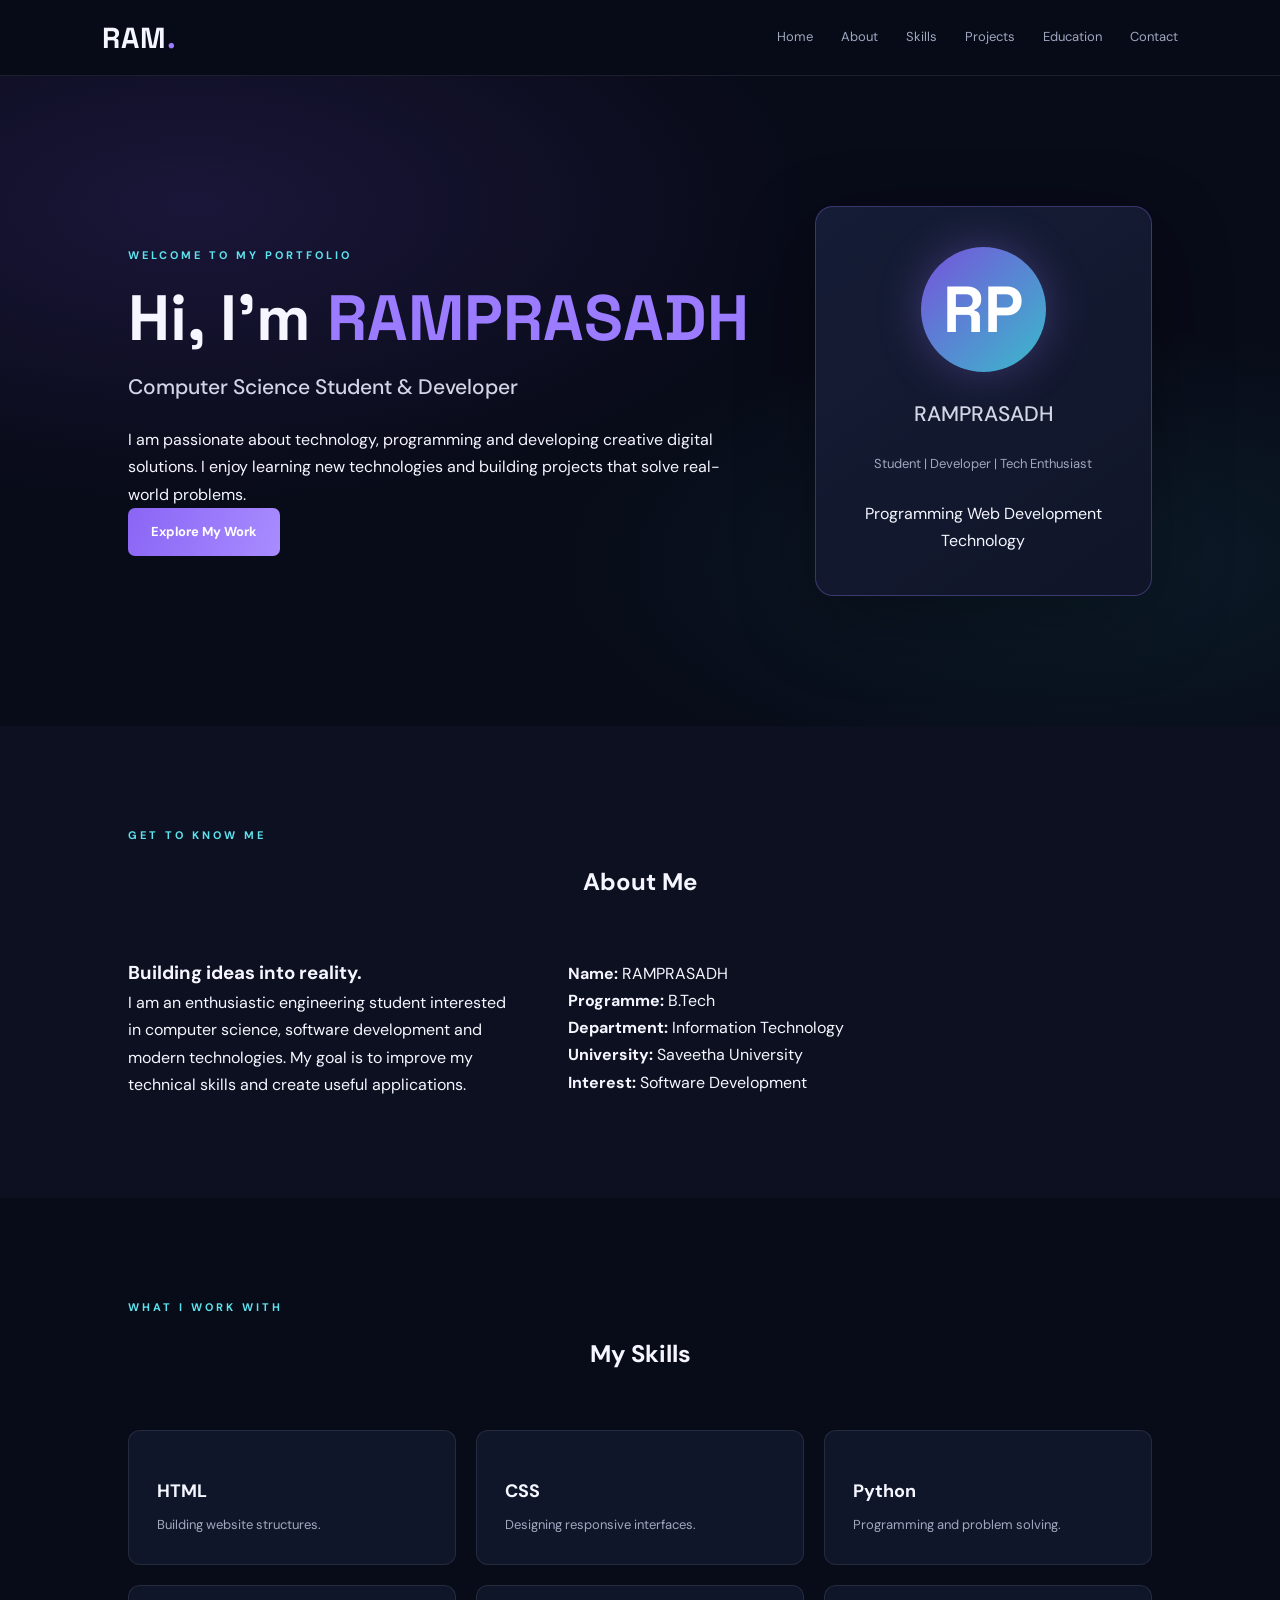
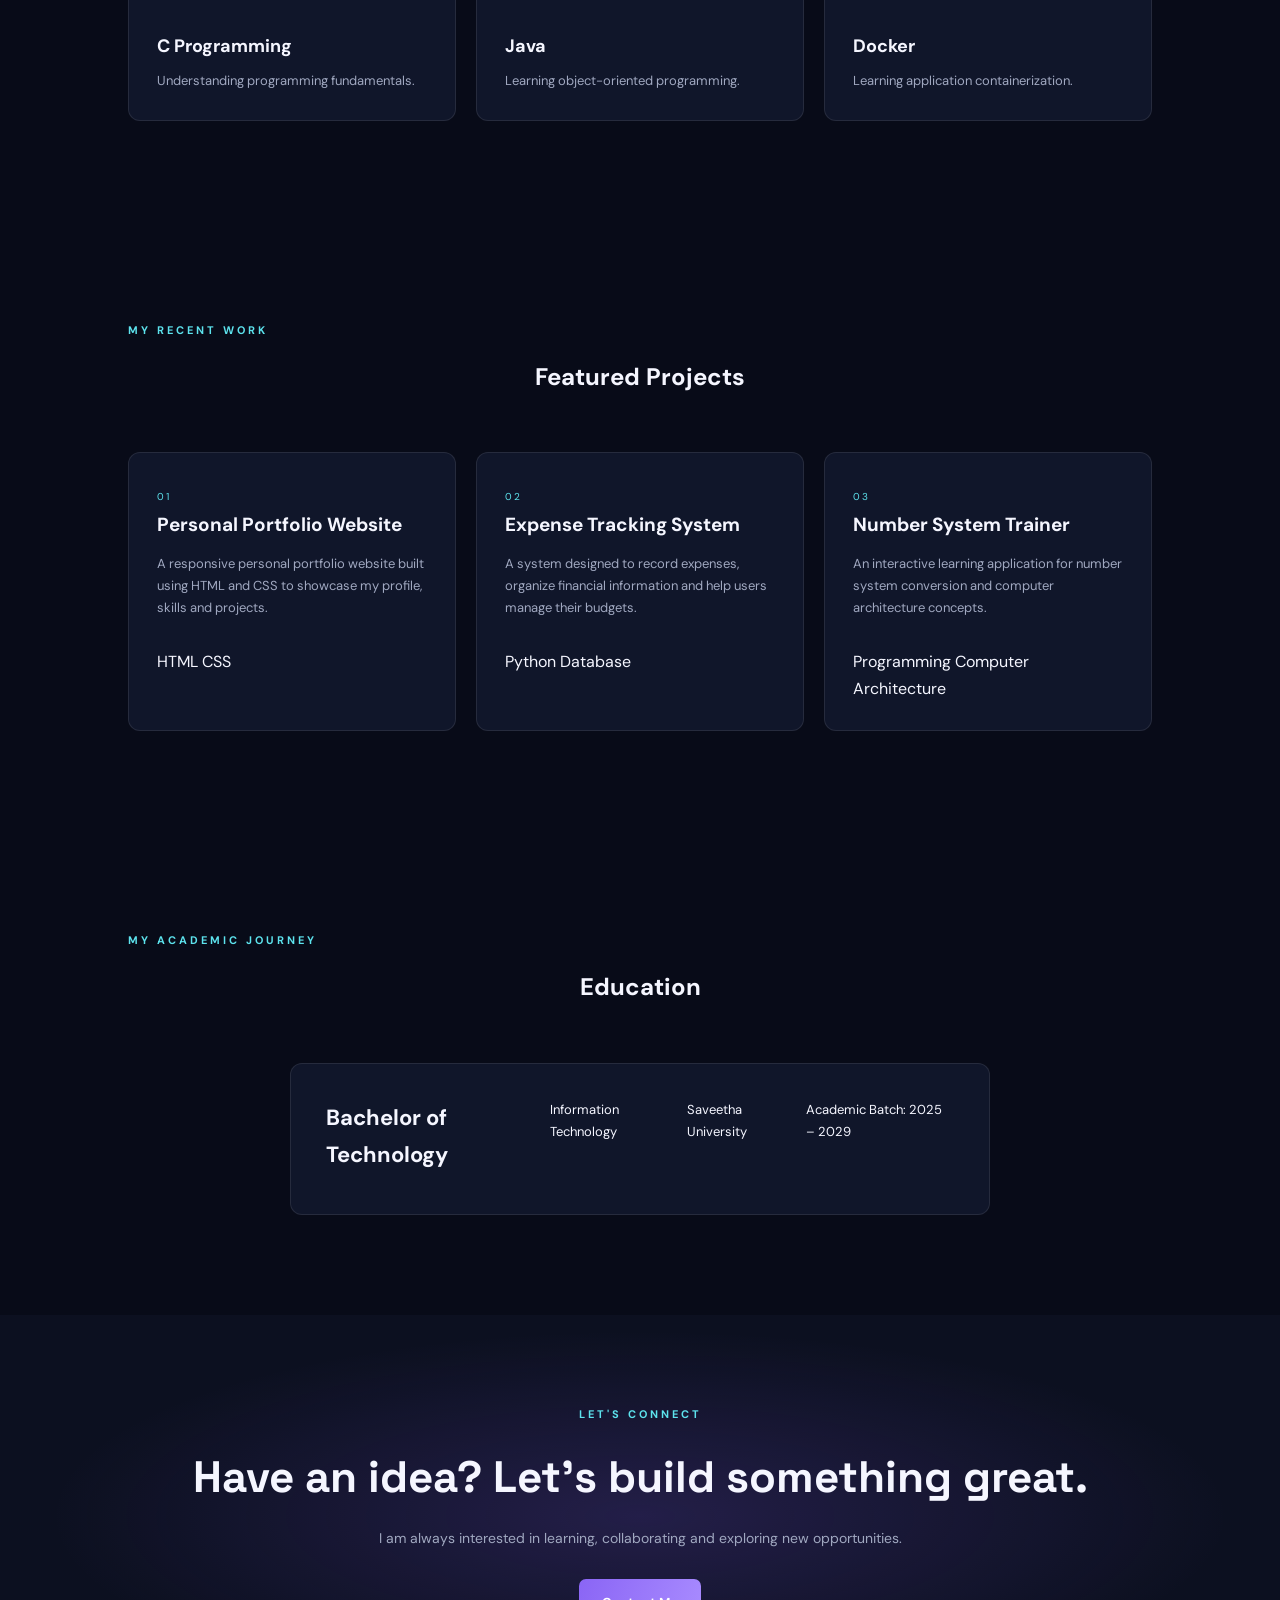
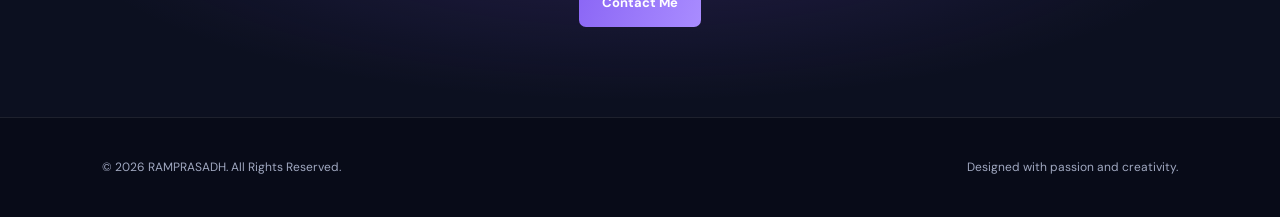
==== index.html @ a4b1c498 "Initial project upload" ====
<!DOCTYPE html>
<html lang="en">
<head>
    <meta charset="UTF-8">
    <meta name="viewport" content="width=device-width, initial-scale=1.0">

    <title>RAMPRASADH | Personal Portfolio</title>

    <!-- External CSS -->
    <link rel="stylesheet" type="text/css" href="/style.css">
</head>

<body>

    <!-- Navigation Bar -->
    <header class="navbar">
        <div class="logo">RAM<span>.</span></div>

        <nav>
            <a href="#home">Home</a>
            <a href="#about">About</a>
            <a href="#skills">Skills</a>
            <a href="#projects">Projects</a>
            <a href="#education">Education</a>
            <a href="#contact">Contact</a>
        </nav>
    </header>

    <!-- Hero Section -->
    <section class="hero" id="home">
        <div class="hero-content">
            <p class="eyebrow">WELCOME TO MY PORTFOLIO</p>

            <h1>Hi, I'm <span>RAMPRASADH</span></h1>

            <h2>Computer Science Student & Developer</h2>

            <p>
                I am passionate about technology, programming and
                developing creative digital solutions. I enjoy learning
                new technologies and building projects that solve
                real-world problems.
            </p>

            <a href="#projects" class="primary-btn">Explore My Work</a>
        </div>

        <div class="hero-card">
            <div class="profile-circle">RP</div>
            <h2>RAMPRASADH</h2>
            <p>Student | Developer | Tech Enthusiast</p>
            <div class="hero-tags">
                <span>Programming</span>
                <span>Web Development</span>
                <span>Technology</span>
            </div>
        </div>
    </section>

    <!-- About Section -->
    <section class="section about" id="about">
        <p class="eyebrow">GET TO KNOW ME</p>
        <h2 class="section-heading">About Me</h2>

        <div class="about-grid">
            <div>
                <h3>Building ideas into reality.</h3>
                <p>
                    I am an enthusiastic engineering student interested
                    in computer science, software development and
                    modern technologies. My goal is to improve my
                    technical skills and create useful applications.
                </p>
            </div>

            <div class="about-card">
                <p><strong>Name:</strong> RAMPRASADH</p>
                <p><strong>Programme:</strong> B.Tech</p>
                <p><strong>Department:</strong> Information Technology</p>
                <p><strong>University:</strong> Saveetha University</p>
                <p><strong>Interest:</strong> Software Development</p>
            </div>
        </div>
    </section>

    <!-- Skills Section -->
    <section class="section" id="skills">
        <p class="eyebrow">WHAT I WORK WITH</p>
        <h2 class="section-heading">My Skills</h2>

        <div class="skill-grid">
            <div class="skill-card">
                <h3>HTML</h3>
                <p>Building website structures.</p>
            </div>

            <div class="skill-card">
                <h3>CSS</h3>
                <p>Designing responsive interfaces.</p>
            </div>

            <div class="skill-card">
                <h3>Python</h3>
                <p>Programming and problem solving.</p>
            </div>

            <div class="skill-card">
                <h3>C Programming</h3>
                <p>Understanding programming fundamentals.</p>
            </div>

            <div class="skill-card">
                <h3>Java</h3>
                <p>Learning object-oriented programming.</p>
            </div>

            <div class="skill-card">
                <h3>Docker</h3>
                <p>Learning application containerization.</p>
            </div>
        </div>
    </section>

    <!-- Projects Section -->
    <section class="section" id="projects">
        <p class="eyebrow">MY RECENT WORK</p>
        <h2 class="section-heading">Featured Projects</h2>

        <div class="project-grid">
            <div class="project-card">
                <span class="project-number">01</span>
                <h3>Personal Portfolio Website</h3>
                <p>
                    A responsive personal portfolio website built
                    using HTML and CSS to showcase my profile,
                    skills and projects.
                </p>
                <div class="project-tags">
                    <span>HTML</span>
                    <span>CSS</span>
                </div>
            </div>

            <div class="project-card">
                <span class="project-number">02</span>
                <h3>Expense Tracking System</h3>
                <p>
                    A system designed to record expenses,
                    organize financial information and help
                    users manage their budgets.
                </p>
                <div class="project-tags">
                    <span>Python</span>
                    <span>Database</span>
                </div>
            </div>

            <div class="project-card">
                <span class="project-number">03</span>
                <h3>Number System Trainer</h3>
                <p>
                    An interactive learning application for
                    number system conversion and computer
                    architecture concepts.
                </p>
                <div class="project-tags">
                    <span>Programming</span>
                    <span>Computer Architecture</span>
                </div>
            </div>
        </div>
    </section>

    <!-- Education Section -->
    <section class="section" id="education">
        <p class="eyebrow">MY ACADEMIC JOURNEY</p>
        <h2 class="section-heading">Education</h2>

        <div class="education-card">
            <h3>Bachelor of Technology</h3>
            <p>Information Technology</p>
            <p>Saveetha University</p>
            <p>Academic Batch: 2025 – 2029</p>
        </div>
    </section>

    <!-- Contact Section -->
    <section class="section cta" id="contact">
        <p class="eyebrow">LET'S CONNECT</p>
        <h2>Have an idea? Let's build something great.</h2>

        <p>
            I am always interested in learning, collaborating
            and exploring new opportunities.
        </p>

        <a href="mailto:your-email@example.com" class="primary-btn">
            Contact Me
        </a>
    </section>

    <!-- Footer -->
    <footer>
        <p>© 2026 RAMPRASADH. All Rights Reserved.</p>
        <p>Designed with passion and creativity.</p>
    </footer>

</body>
</html>
---- style.css ----
@import url('https://fonts.googleapis.com/css2?family=DM+Sans:wght@400;500;600;700&family=Space+Grotesk:wght@400;500;600;700&display=swap');

:root {
    --bg: #080b18;
    --surface: #10162a;
    --surface-light: #151d35;
    --purple: #9b7bff;
    --cyan: #5de3ed;
    --white: #f5f6ff;
    --muted: #a0a8c0;
    --border: rgba(255,255,255,0.09);
}

* {
    margin: 0;
    padding: 0;
    box-sizing: border-box;
    scroll-behavior: smooth;
}

body {
    background: var(--bg);
    color: var(--white);
    font-family: 'DM Sans', sans-serif;
    line-height: 1.7;
}

a {
    color: inherit;
    text-decoration: none;
}

.navbar {
    min-height: 76px;
    padding: 0 8%;
    display: flex;
    justify-content: space-between;
    align-items: center;
    background: rgba(8,11,24,0.94);
    border-bottom: 1px solid var(--border);
    position: sticky;
    top: 0;
    z-index: 10;
    backdrop-filter: blur(12px);
}

.logo {
    font-family: 'Space Grotesk', sans-serif;
    font-size: 29px;
    font-weight: 700;
    letter-spacing: 1px;
}

.logo span, h1 span, h2 span {
    color: var(--purple);
}

nav {
    display: flex;
    align-items: center;
    gap: 28px;
}

nav a {
    color: var(--muted);
    font-size: 13px;
    transition: 0.3s;
}

nav a:hover {
    color: var(--cyan);
}

.nav-btn {
    border: 1px solid var(--purple);
    padding: 9px 18px;
    border-radius: 7px;
    color: var(--white);
}

.hero {
    min-height: 650px;
    padding: 100px 10%;
    display: grid;
    grid-template-columns: 1.3fr 0.7fr;
    align-items: center;
    gap: 60px;
    background:
        radial-gradient(ellipse at 15% 20%, rgba(115,76,220,0.17), transparent 40%),
        radial-gradient(ellipse at 85% 75%, rgba(47,174,190,0.10), transparent 35%);
}

.eyebrow {
    color: var(--cyan);
    font-size: 11px;
    font-weight: 700;
    letter-spacing: 3px;
    margin-bottom: 17px;
}

.hero h1 {
    font-family: 'Space Grotesk', sans-serif;
    font-size: clamp(40px, 5vw, 68px);
    line-height: 1.15;
    margin-bottom: 15px;
}

.hero h2 {
    font-size: 21px;
    color: #d2d5e5;
    font-weight: 500;
    margin-bottom: 20px;
}

.hero-text {
    max-width: 560px;
    color: var(--muted);
    font-size: 15px;
}

.hero-buttons {
    display: flex;
    flex-wrap: wrap;
    gap: 15px;
    margin-top: 32px;
}

.primary-btn, .secondary-btn {
    display: inline-block;
    padding: 13px 23px;
    border-radius: 7px;
    font-size: 13px;
    font-weight: 700;
    transition: 0.3s;
}

.primary-btn {
    background: linear-gradient(110deg, #8a65f5, #a98cff);
    color: white;
}

.primary-btn:hover {
    transform: translateY(-4px);
    box-shadow: 0 10px 30px rgba(155,123,255,0.25);
}

.secondary-btn {
    border: 1px solid var(--border);
    color: var(--white);
}

.secondary-btn:hover {
    border-color: var(--cyan);
}

.hero-stats {
    display: flex;
    gap: 45px;
    margin-top: 48px;
}

.hero-stats div {
    display: flex;
    flex-direction: column;
}

.hero-stats strong {
    font-family: 'Space Grotesk', sans-serif;
    font-size: 25px;
    color: var(--cyan);
}

.hero-stats small {
    color: var(--muted);
    font-size: 11px;
}

.hero-card {
    padding: 40px 30px;
    text-align: center;
    background: linear-gradient(145deg, #151d36, #101528);
    border: 1px solid rgba(155,123,255,0.3);
    border-radius: 18px;
    box-shadow: 0 25px 80px rgba(0,0,0,0.3);
}

.profile-circle {
    width: 125px;
    height: 125px;
    margin: 0 auto 25px;
    display: grid;
    place-items: center;
    border-radius: 50%;
    font-family: 'Space Grotesk', sans-serif;
    font-size: 65px;
    font-weight: 700;
    color: white;
    background: linear-gradient(135deg, #7653db, #3abacb);
    box-shadow: 0 0 45px rgba(155,123,255,0.3);
}

.card-label {
    font-size: 9px;
    letter-spacing: 2px;
    color: var(--cyan);
}

.hero-card h3 {
    font-size: 22px;
    margin: 8px 0;
}

.hero-card > p:not(.card-label) {
    color: var(--muted);
    font-size: 13px;
    margin-bottom: 25px;
}

.code-line {
    text-align: left;
    padding: 9px;
    margin-top: 7px;
    border-radius: 5px;
    background: #090e1d;
    font-family: monospace;
    font-size: 11px;
    color: #d6d9f1;
}

.code-line span {
    color: var(--purple);
    margin-right: 12px;
}

.section {
    padding: 100px 10%;
}

.section-heading {
    text-align: center;
    margin-bottom: 55px;
}

.section-heading h2 {
    font-family: 'Space Grotesk', sans-serif;
    font-size: 39px;
    margin-bottom: 8px;
}

.section-heading > p:last-child {
    color: var(--muted);
    font-size: 14px;
}

.about {
    background: #0c1020;
}

.about-grid {
    display: grid;
    grid-template-columns: 0.8fr 1.2fr;
    gap: 50px;
    align-items: center;
}

.about-highlight {
    min-height: 310px;
    padding: 35px;
    display: flex;
    flex-direction: column;
    justify-content: center;
    border-radius: 15px;
    background: linear-gradient(140deg, #29204c, #13263b);
    border: 1px solid var(--border);
}

.big-letter {
    font-family: 'Space Grotesk', sans-serif;
    font-size: 100px;
    font-weight: 700;
    line-height: 1;
    color: var(--cyan);
}

.about-highlight h3 {
    font-size: 24px;
    line-height: 1.3;
    margin: 15px 0 8px;
}

.about-highlight p, .about-description p {
    color: var(--muted);
    font-size: 14px;
}

.about-description h3 {
    font-size: 24px;
    margin-bottom: 15px;
}

.about-description p {
    margin-bottom: 14px;
}

.info-grid {
    display: grid;
    grid-template-columns: 1fr 1fr;
    gap: 20px;
    margin-top: 28px;
}

.info-grid div {
    display: flex;
    flex-direction: column;
}

.info-grid small {
    color: var(--cyan);
    font-size: 10px;
    letter-spacing: 2px;
}

.info-grid strong {
    font-size: 13px;
}

.skill-grid {
    display: grid;
    grid-template-columns: repeat(3, 1fr);
    gap: 20px;
}

.skill-card {
    padding: 28px;
    background: var(--surface);
    border: 1px solid var(--border);
    border-radius: 12px;
    transition: 0.3s;
}

.skill-card:hover, .project-card:hover {
    transform: translateY(-7px);
    border-color: var(--purple);
    background: var(--surface-light);
}

.skill-card > span {
    color: var(--cyan);
    font-family: monospace;
    font-size: 13px;
}

.skill-card h3 {
    font-size: 18px;
    margin: 17px 0 8px;
}

.skill-card p {
    color: var(--muted);
    font-size: 13px;
}

.projects {
    background: #0c1020;
}

.project-grid {
    display: grid;
    grid-template-columns: repeat(3, 1fr);
    gap: 20px;
}

.project-card {
    padding: 28px;
    border-radius: 12px;
    background: var(--surface);
    border: 1px solid var(--border);
    transition: 0.3s;
}

.project-number {
    color: var(--cyan);
    font-size: 10px;
    letter-spacing: 2px;
}

.project-icon {
    width: 55px;
    height: 55px;
    display: grid;
    place-items: center;
    margin: 25px 0 18px;
    border-radius: 12px;
    background: linear-gradient(135deg, #7451d5, #287c99);
    font-family: 'Space Grotesk', sans-serif;
    font-weight: 700;
}

.project-card h3 {
    font-size: 19px;
    margin-bottom: 12px;
}

.project-card p {
    color: var(--muted);
    font-size: 13px;
    min-height: 95px;
}

.tags {
    display: flex;
    flex-wrap: wrap;
    gap: 8px;
    margin-top: 20px;
}

.tags span {
    font-size: 10px;
    color: var(--cyan);
    padding: 5px 9px;
    border-radius: 4px;
    background: rgba(93,227,237,0.08);
}

.education-card {
    max-width: 700px;
    margin: auto;
    display: flex;
    gap: 25px;
    padding: 35px;
    background: var(--surface);
    border: 1px solid var(--border);
    border-radius: 12px;
}

.timeline-dot {
    width: 13px;
    height: 13px;
    flex-shrink: 0;
    margin-top: 8px;
    border-radius: 50%;
    background: var(--cyan);
    box-shadow: 0 0 15px var(--cyan);
}

.education-card h3 {
    font-size: 22px;
    margin-bottom: 5px;
}

.education-card h4 {
    color: var(--purple);
    font-size: 15px;
    margin-bottom: 8px;
}

.education-card p {
    font-size: 13px;
}

.muted {
    color: var(--muted);
    margin-top: 12px;
}

.cta {
    text-align: center;
    padding: 90px 20px;
    background:
        radial-gradient(ellipse at center, rgba(112,77,206,0.23), transparent 65%),
        #0c1020;
}

.cta h2 {
    font-family: 'Space Grotesk', sans-serif;
    font-size: clamp(30px, 4vw, 44px);
    margin-bottom: 12px;
}

.cta > p:not(.eyebrow) {
    color: var(--muted);
    font-size: 14px;
    margin-bottom: 28px;
}

footer {
    min-height: 100px;
    padding: 25px 8%;
    display: flex;
    align-items: center;
    justify-content: space-between;
    flex-wrap: wrap;
    gap: 15px;
    border-top: 1px solid var(--border);
}

footer p {
    color: var(--muted);
    font-size: 12px;
}

@media (max-width: 900px) {
    .navbar {
        padding: 18px 5%;
        flex-direction: column;
        gap: 15px;
    }

    nav {
        justify-content: center;
        flex-wrap: wrap;
        gap: 15px;
    }

    .hero {
        grid-template-columns: 1fr;
        padding: 75px 7%;
    }

    .hero-card {
        max-width: 500px;
        width: 100%;
        margin: auto;
    }

    .about-grid {
        grid-template-columns: 1fr;
    }

    .skill-grid, .project-grid {
        grid-template-columns: repeat(2, 1fr);
    }
}

@media (max-width: 600px) {
    .section {
        padding: 70px 6%;
    }

    .section-heading h2 {
        font-size: 30px;
    }

    .hero {
        padding: 65px 6%;
    }

    .hero h1 {
        font-size: 39px;
    }

    .hero h2 {
        font-size: 17px;
    }

    .hero-stats {
        gap: 20px;
    }

    .hero-stats strong {
        font-size: 20px;
    }

    .skill-grid, .project-grid, .info-grid {
        grid-template-columns: 1fr;
    }

    .project-card p {
        min-height: auto;
    }

    .education-card {
        padding: 24px;
    }

    footer {
        justify-content: center;
        text-align: center;
        flex-direction: column;
    }
}
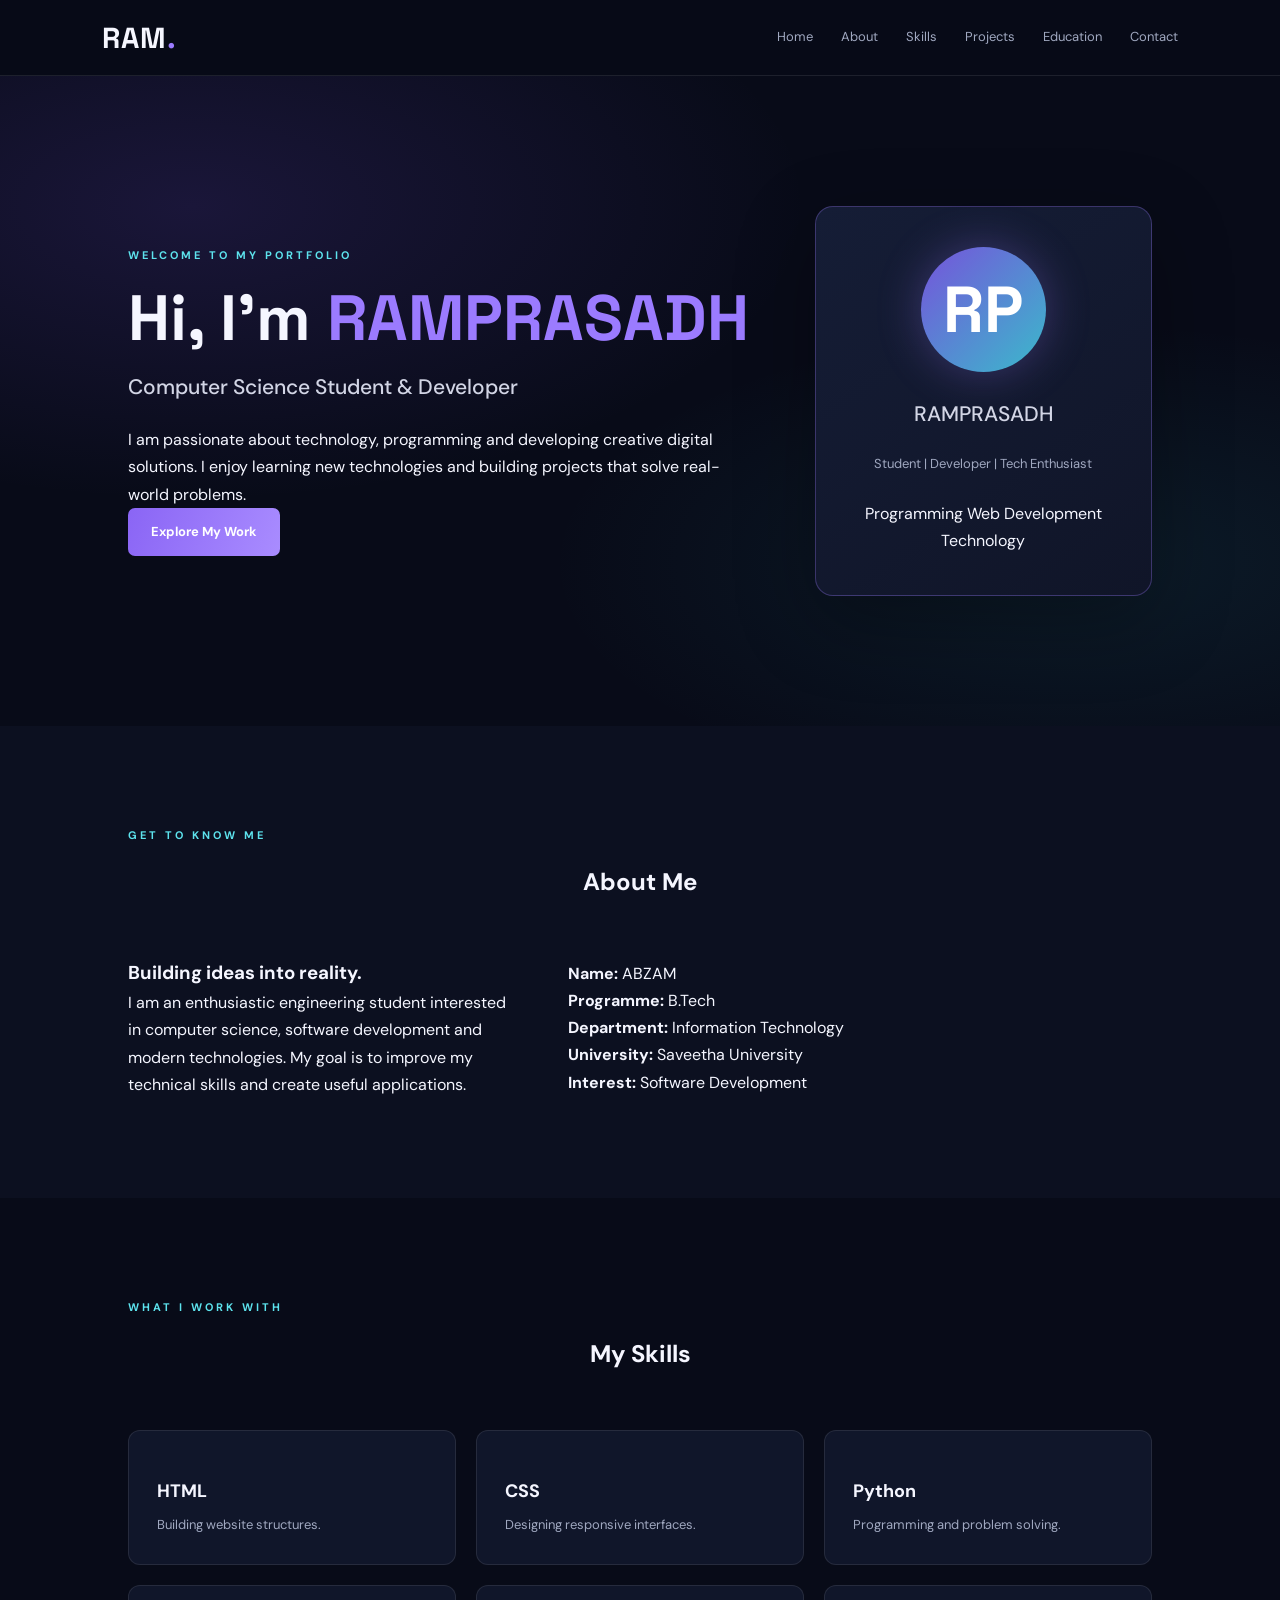
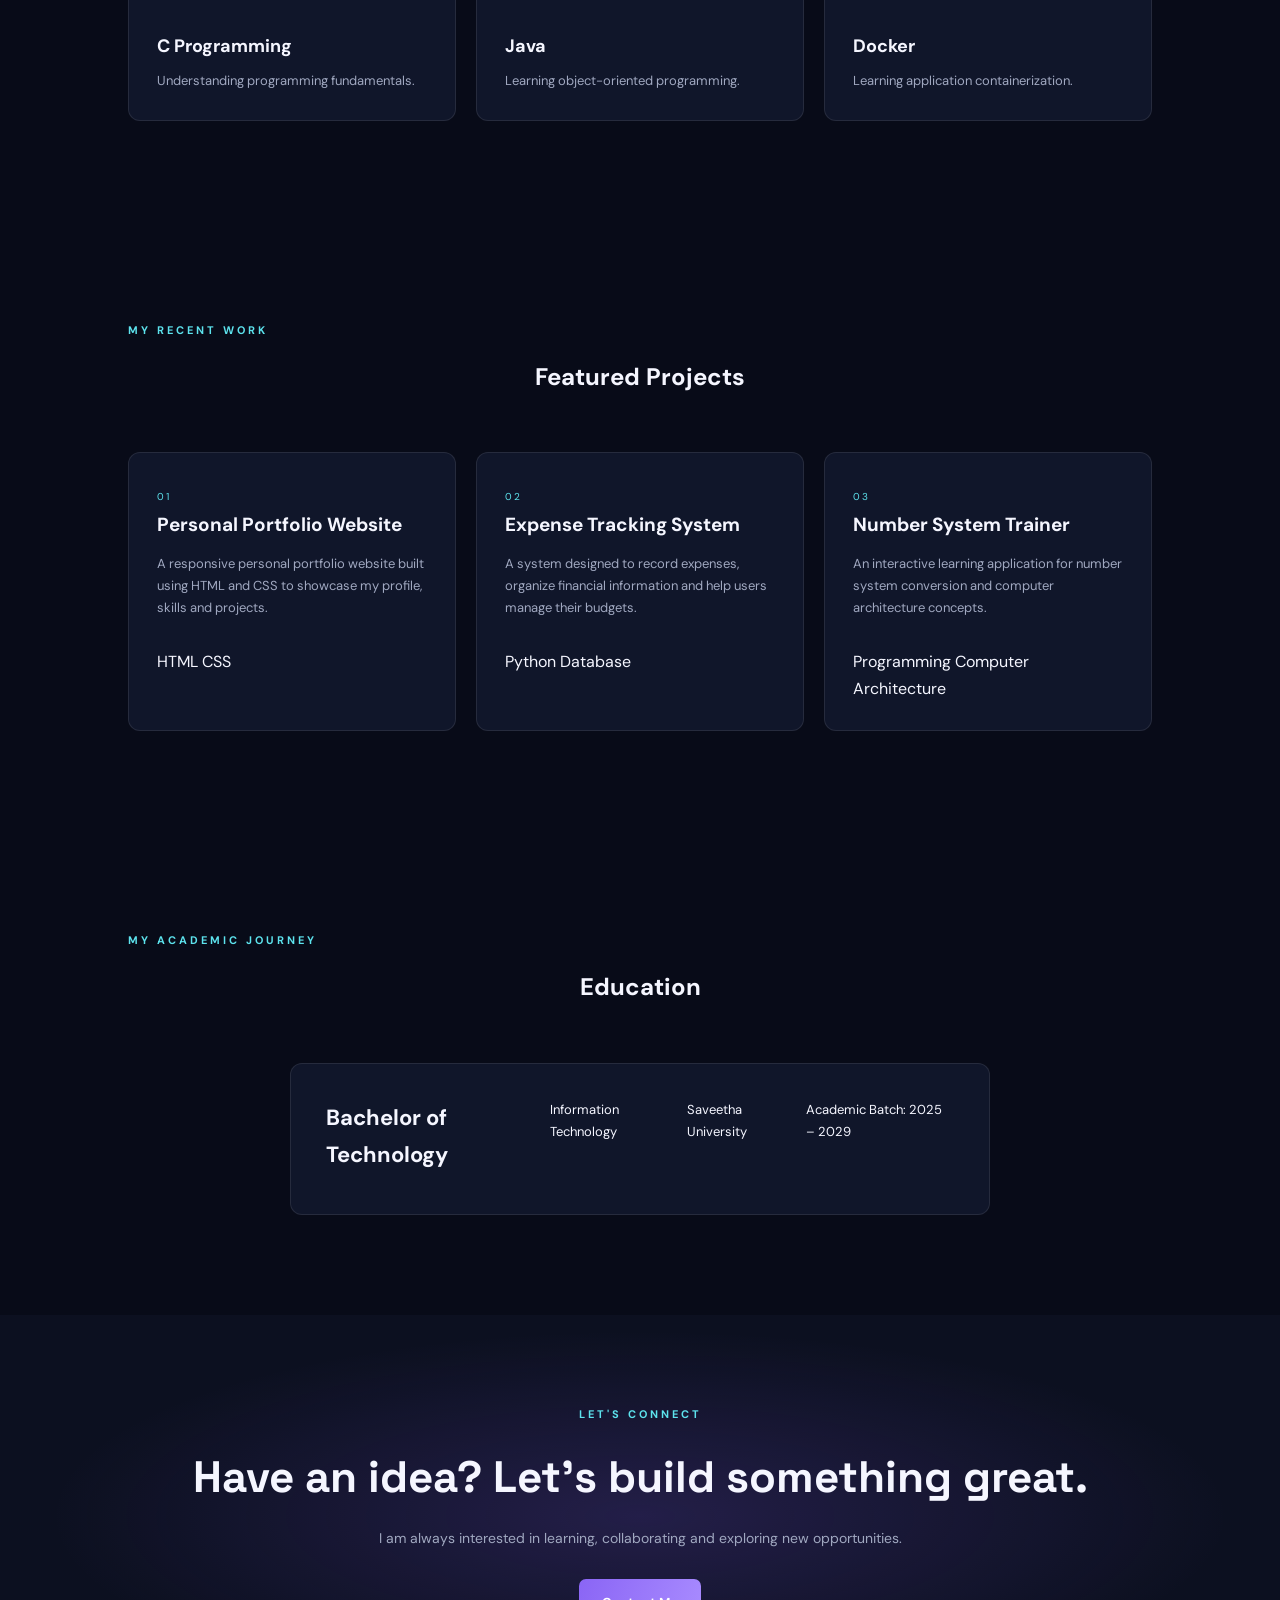
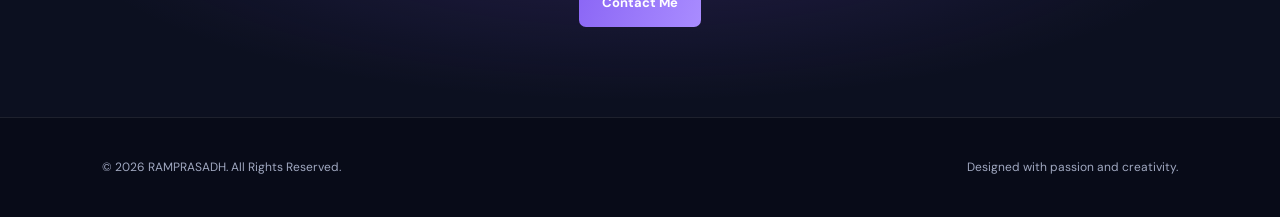
==== commit aedc1049: "text changed" ====
--- a/index.html
+++ b/index.html
@@ -75,7 +75,7 @@
             </div>
 
             <div class="about-card">
-                <p><strong>Name:</strong> RAMPRASADH</p>
+                <p><strong>Name:</strong> ABZAM</p>
                 <p><strong>Programme:</strong> B.Tech</p>
                 <p><strong>Department:</strong> Information Technology</p>
                 <p><strong>University:</strong> Saveetha University</p>
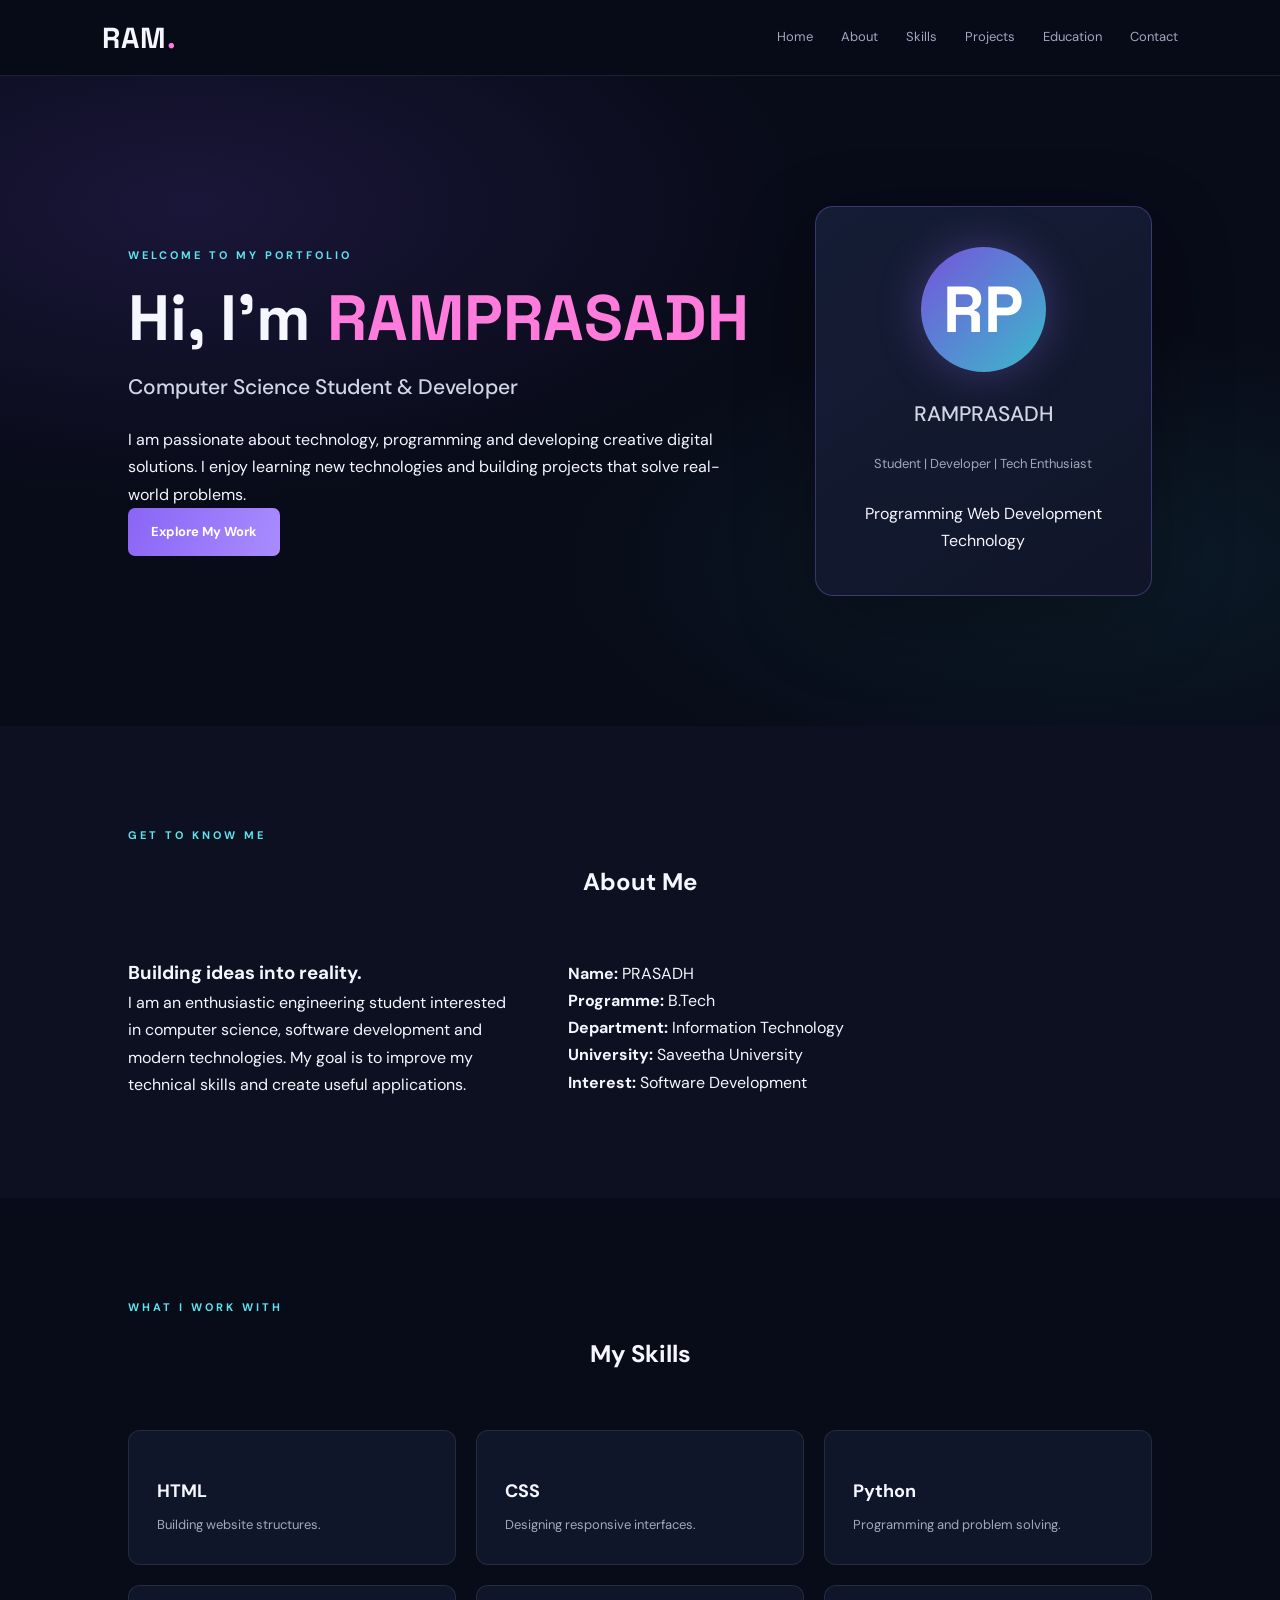
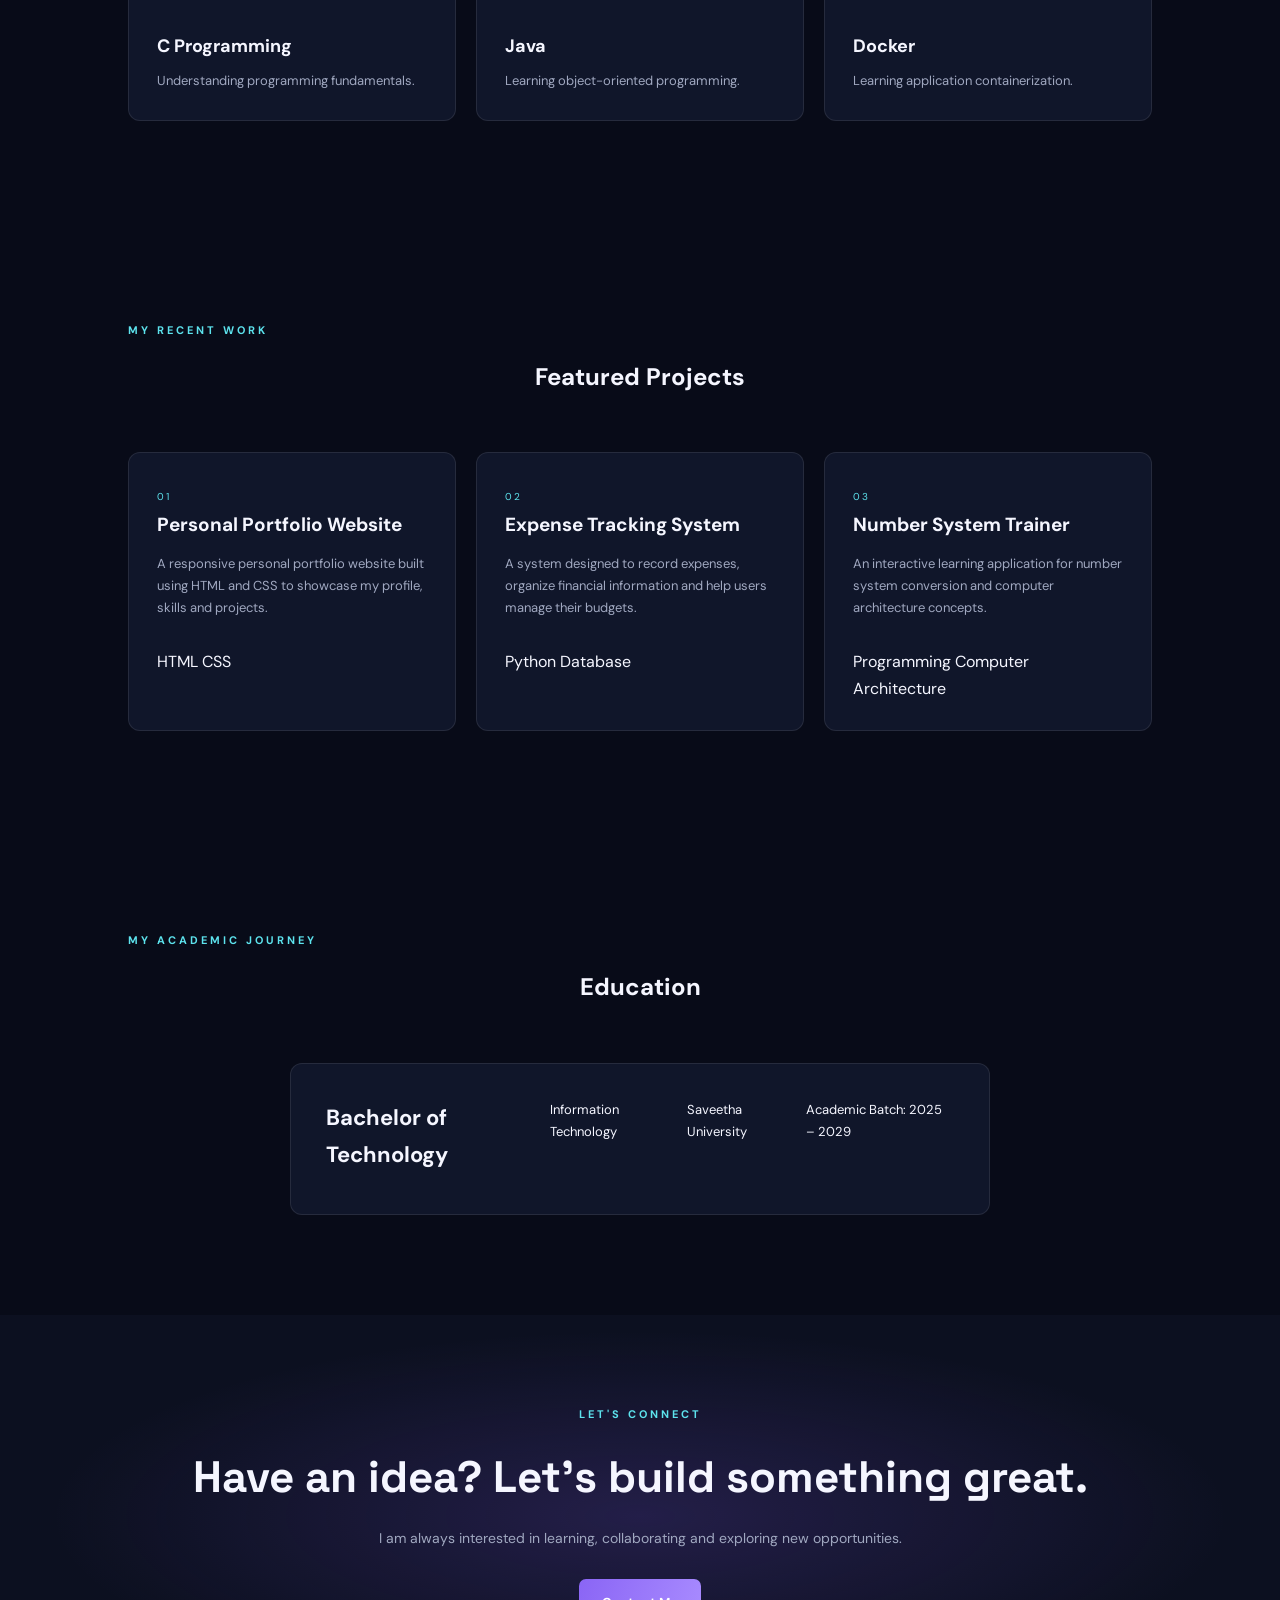
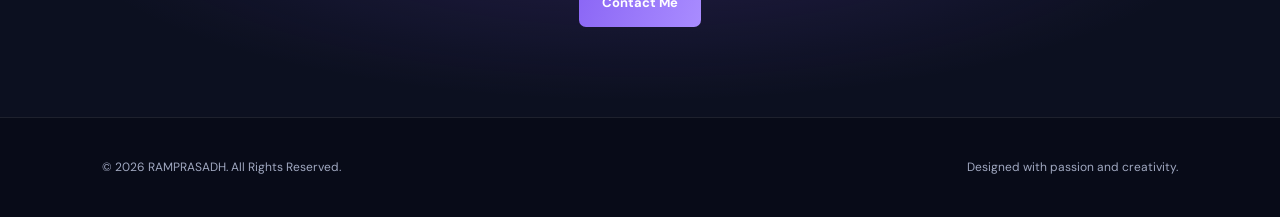
==== commit 994b6067: "Update portfolio and document Jenkins CI/CD" ====
--- a/index.html
+++ b/index.html
@@ -5,7 +5,7 @@
     <meta charset="UTF-8">
     <meta name="viewport" content="width=device-width, initial-scale=1.0">
 
-    <title>RAMPRASADH | Personal Portfolio</title>
+    <title>PRASADH | Personal Portfolio</title>
 
     <!-- External CSS -->
     <link rel="stylesheet" type="text/css" href="/style.css">
@@ -75,7 +75,7 @@
             </div>
 
             <div class="about-card">
-                <p><strong>Name:</strong> ABZAM</p>
+                <p><strong>Name:</strong> PRASADH</p>
                 <p><strong>Programme:</strong> B.Tech</p>
                 <p><strong>Department:</strong> Information Technology</p>
                 <p><strong>University:</strong> Saveetha University</p>
--- a/style.css
+++ b/style.css
@@ -5,7 +5,7 @@
     --bg: #080b18;
     --surface: #10162a;
     --surface-light: #151d35;
-    --purple: #9b7bff;
+    --purple: #ff7bdc;
     --cyan: #5de3ed;
     --white: #f5f6ff;
     --muted: #a0a8c0;
@@ -580,4 +580,4 @@
         flex-direction: column;
     }
 }
-    + 
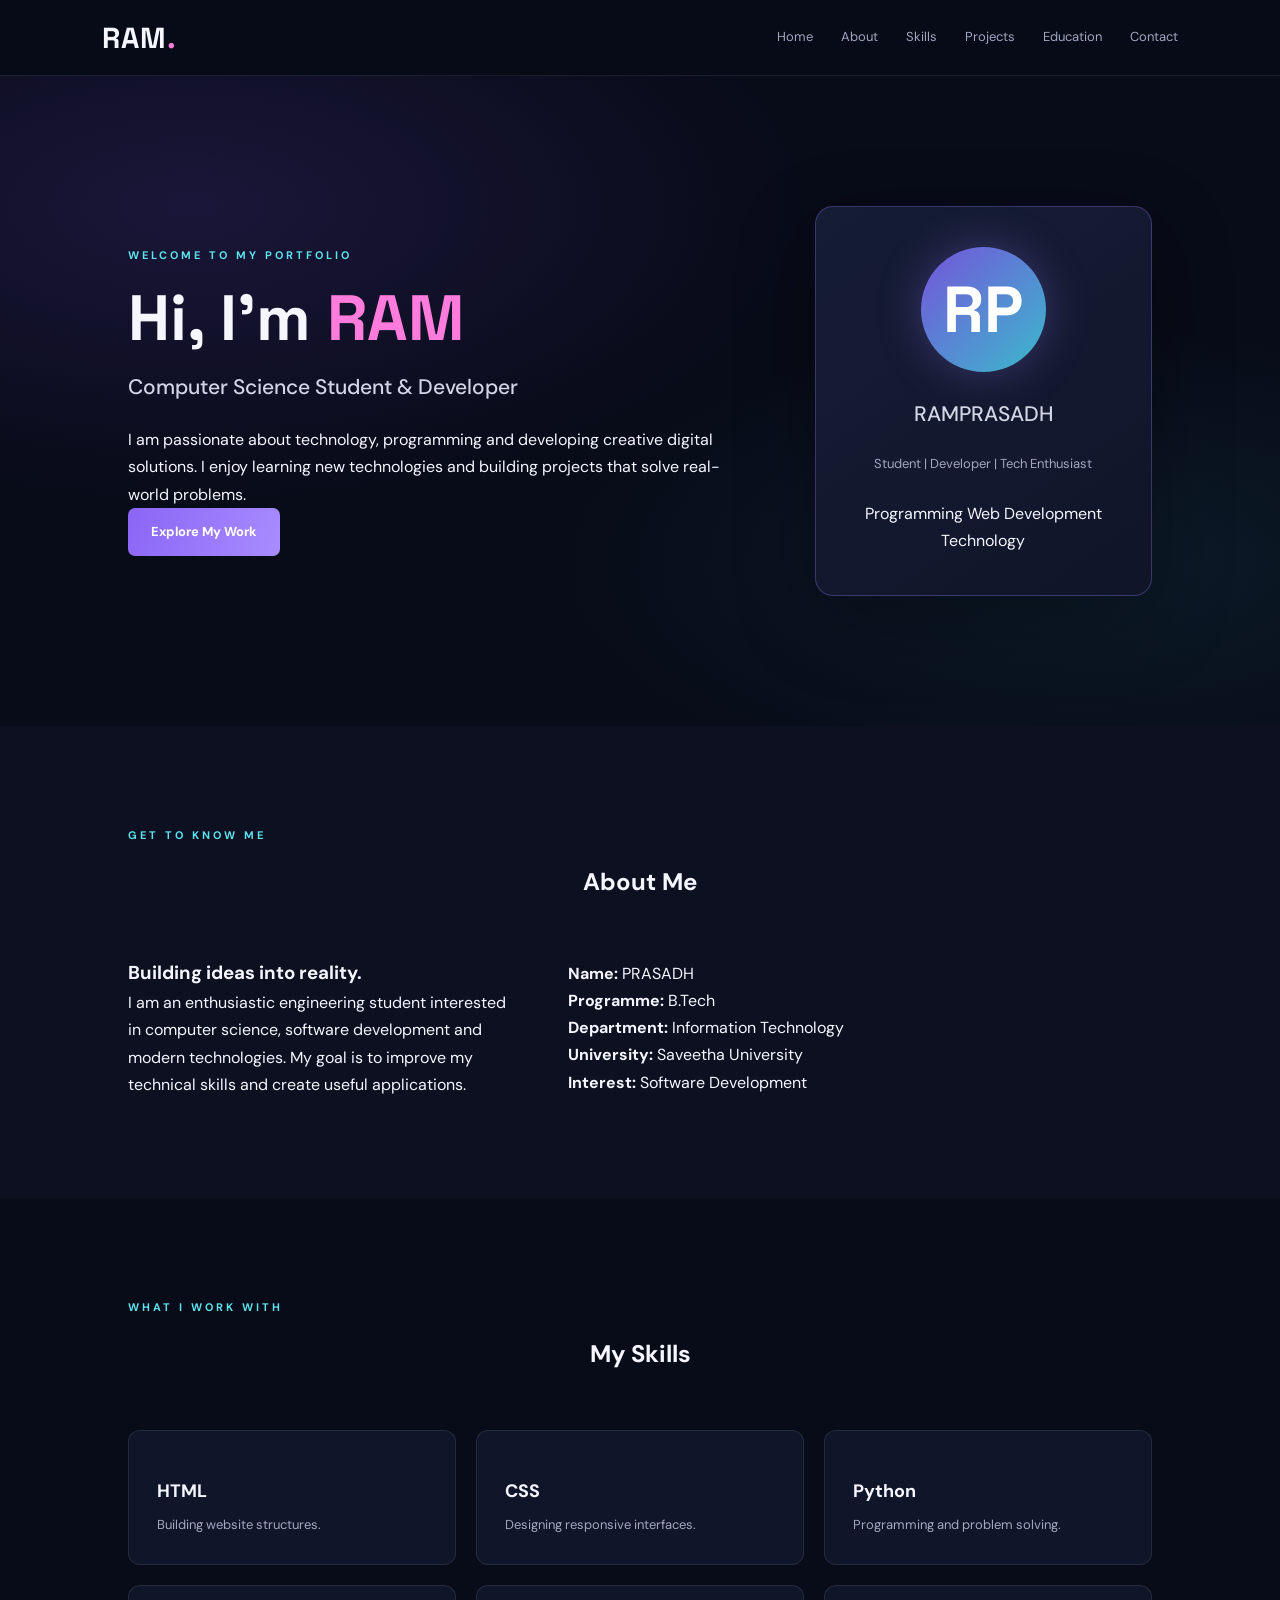
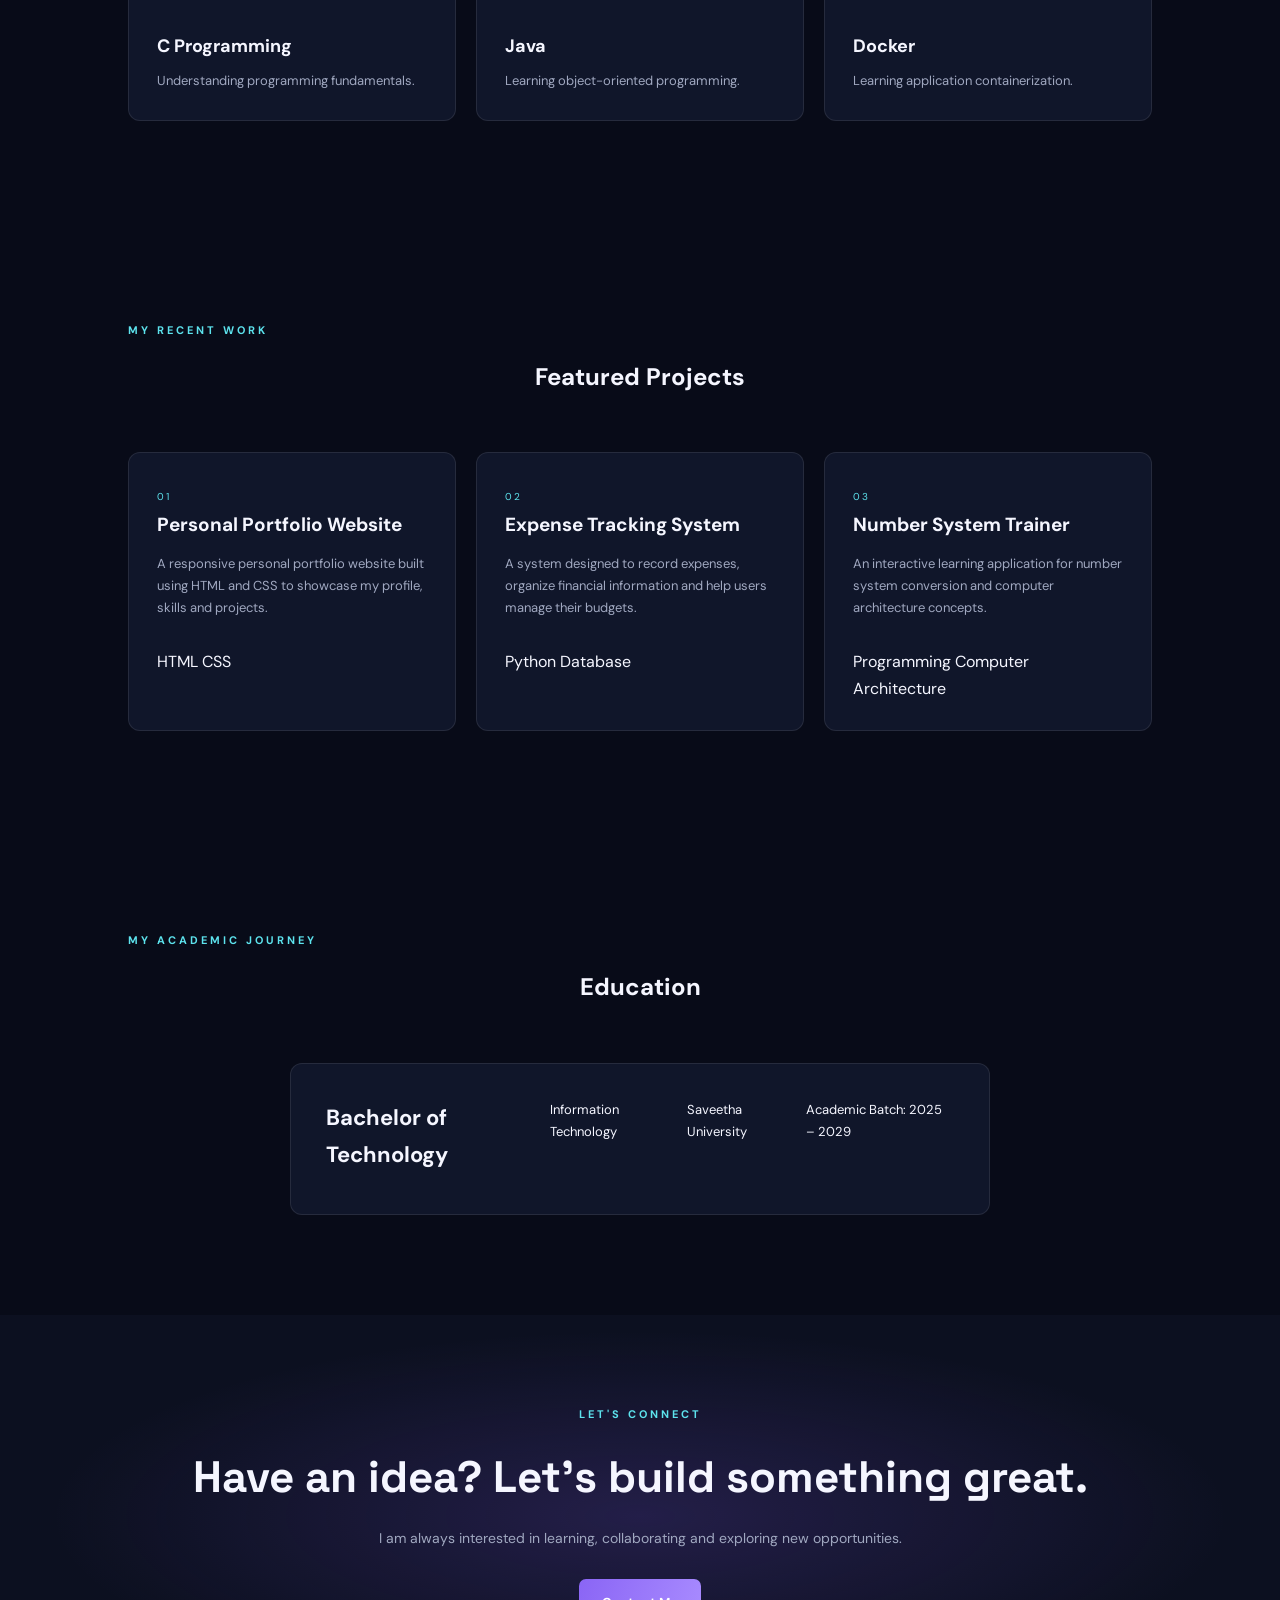
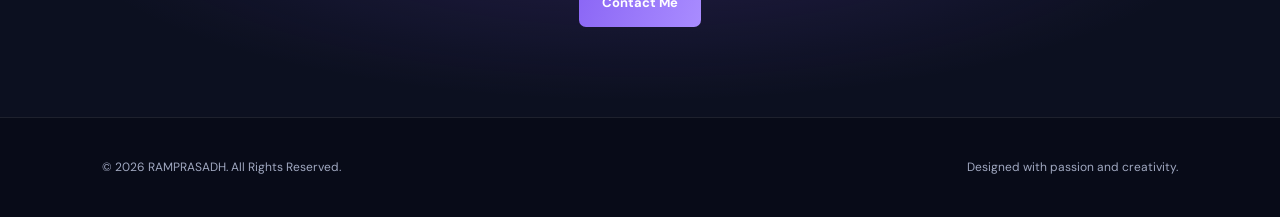
==== commit 1bf5ee9a: "Update portfolio display name to RAM" ====
--- a/index.html
+++ b/index.html
@@ -5,7 +5,7 @@
     <meta charset="UTF-8">
     <meta name="viewport" content="width=device-width, initial-scale=1.0">
 
-    <title>PRASADH | Personal Portfolio</title>
+    <title>RAM | Personal Portfolio</title>
 
     <!-- External CSS -->
     <link rel="stylesheet" type="text/css" href="/style.css">
@@ -32,7 +32,7 @@
         <div class="hero-content">
             <p class="eyebrow">WELCOME TO MY PORTFOLIO</p>
 
-            <h1>Hi, I'm <span>RAMPRASADH</span></h1>
+            <h1>Hi, I'm <span>RAM</span></h1>
 
             <h2>Computer Science Student & Developer</h2>
 
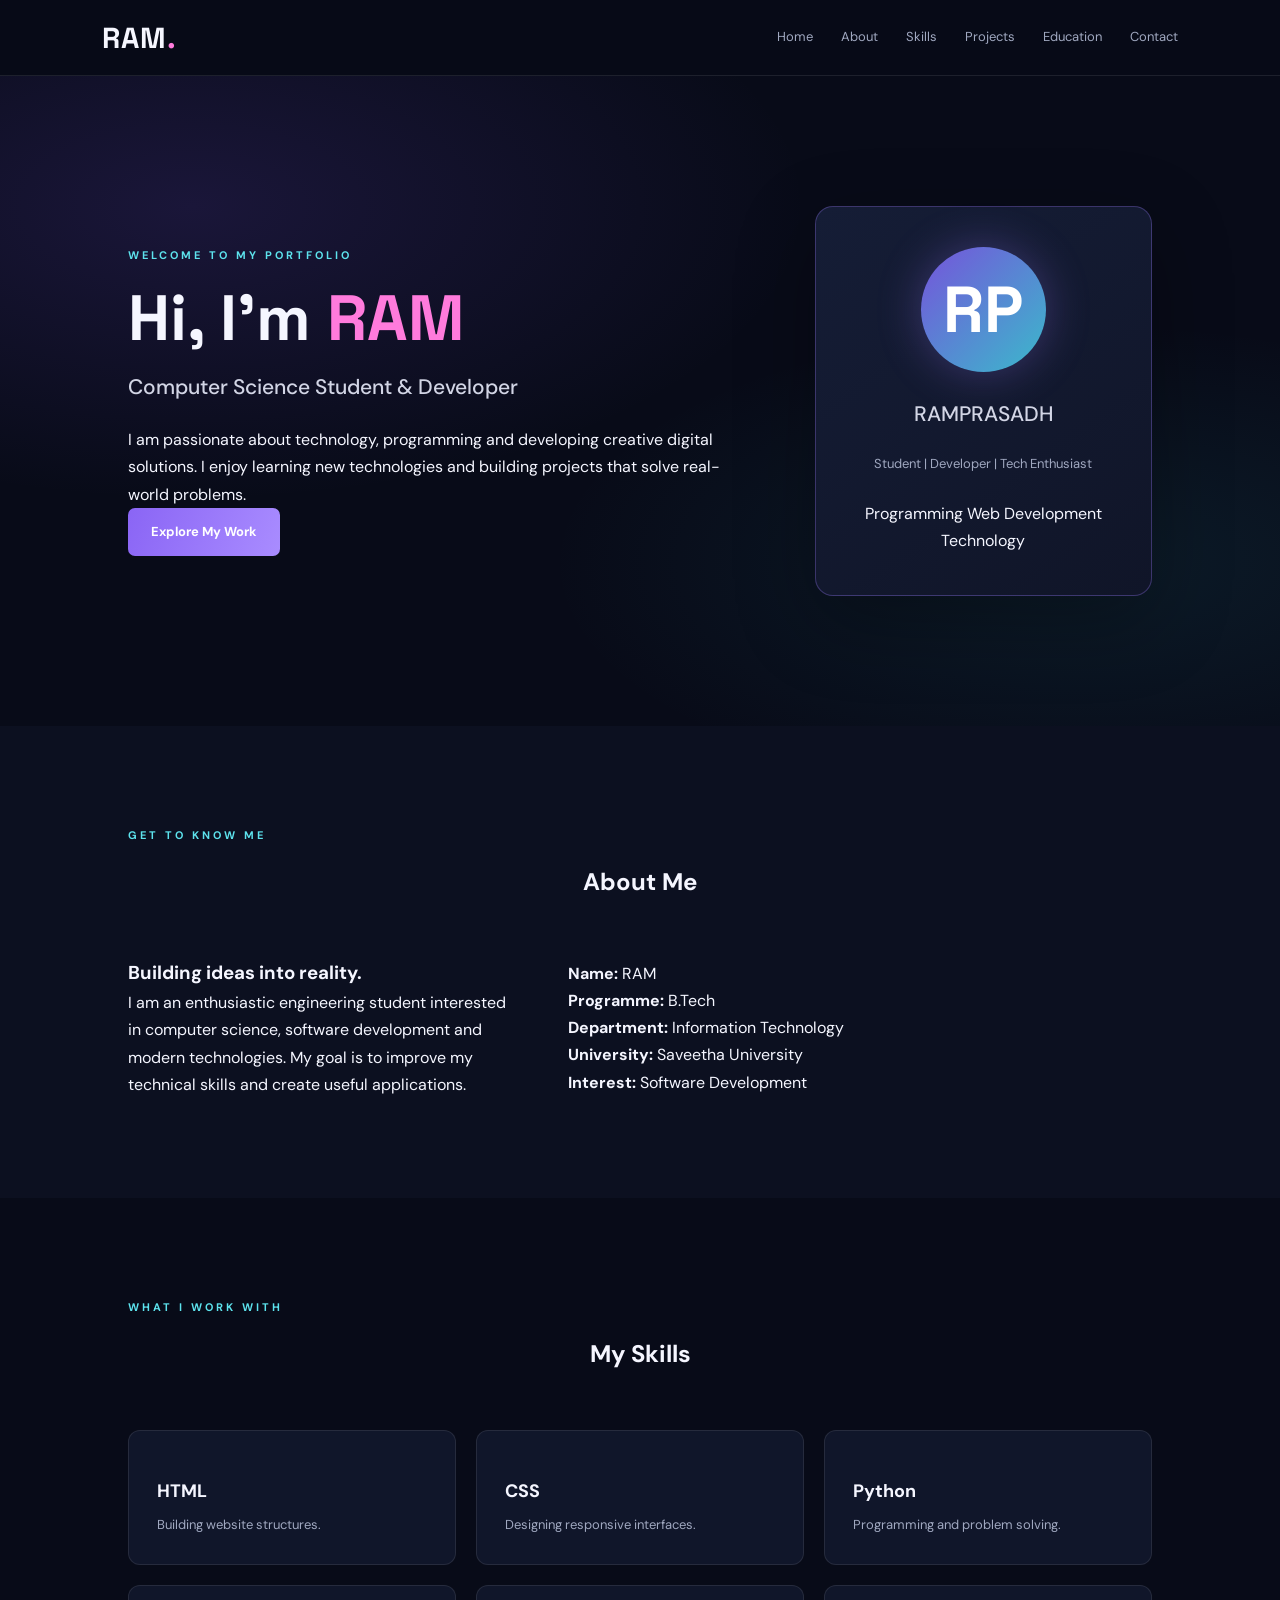
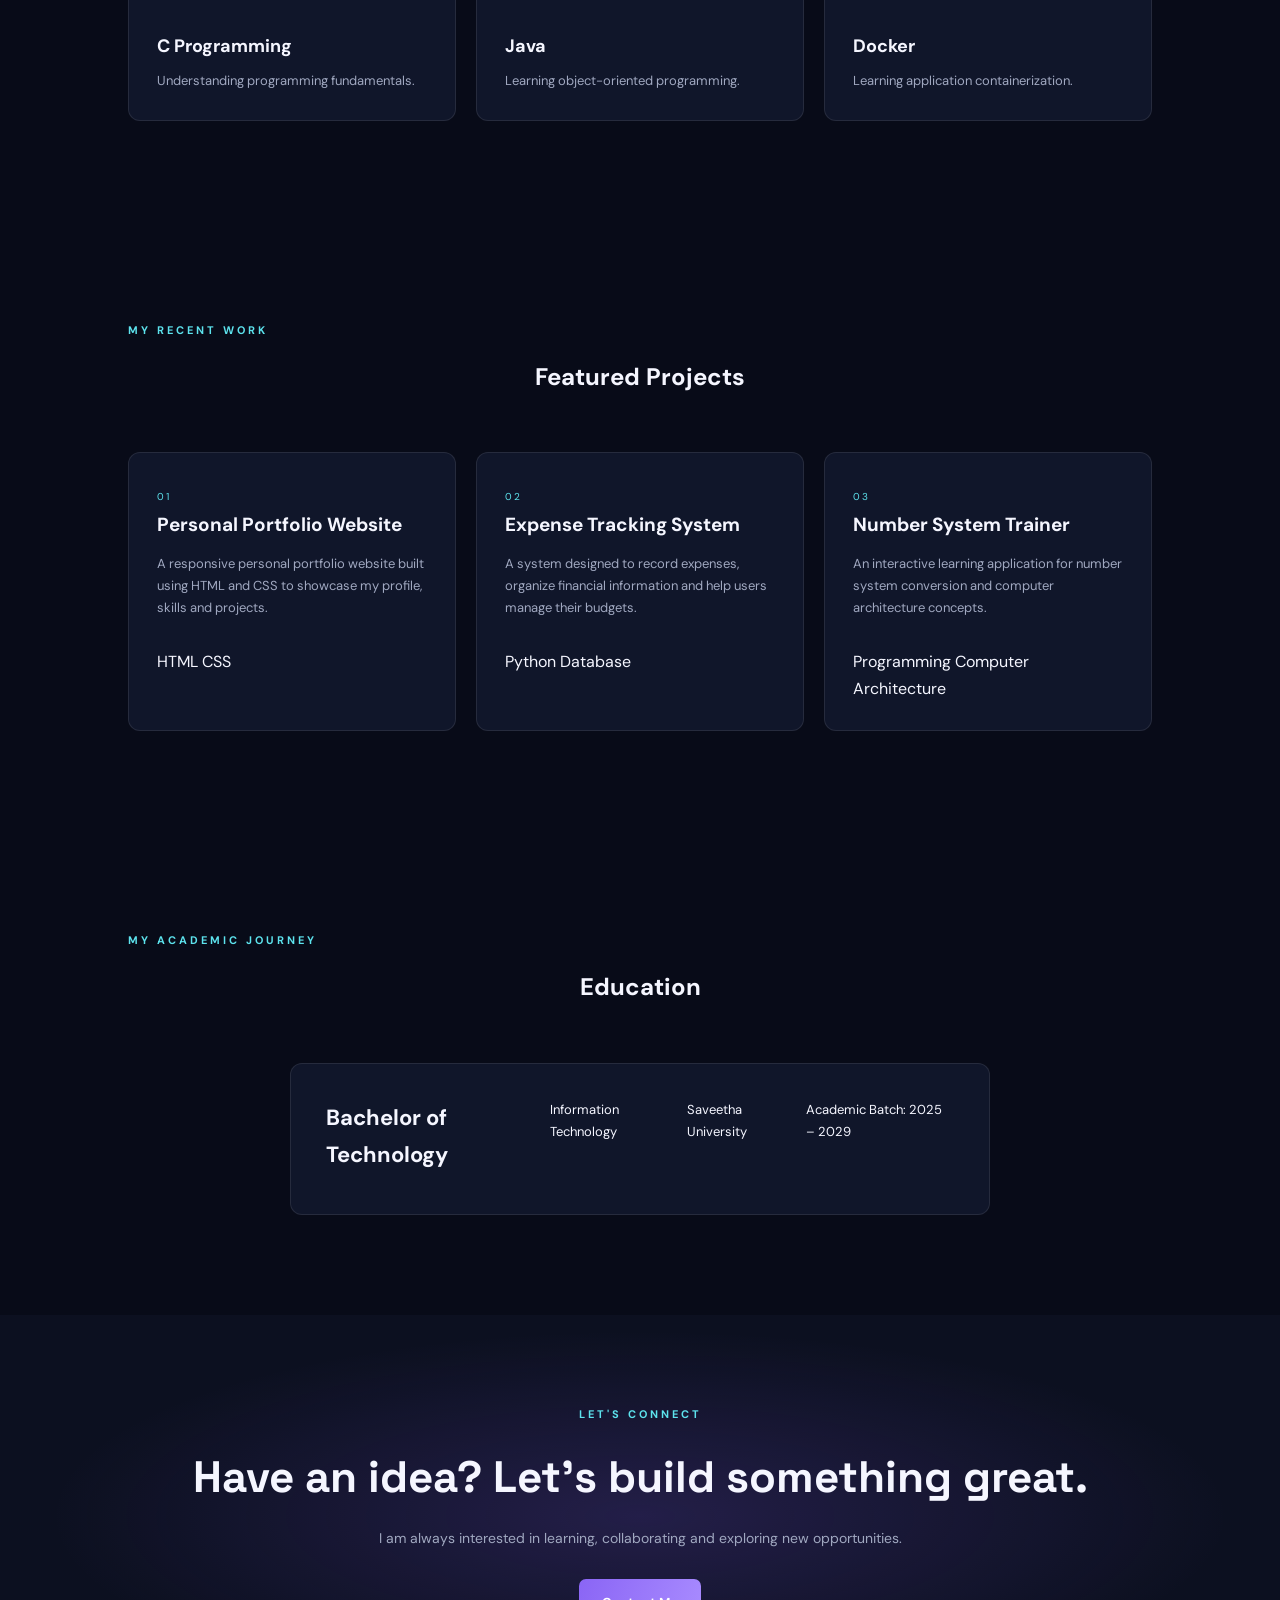
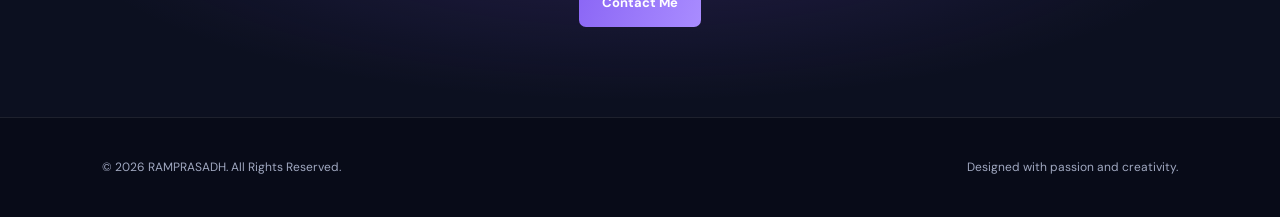
==== commit ffbe3cd2: "Update portfolio about name to RAM" ====
--- a/index.html
+++ b/index.html
@@ -75,7 +75,7 @@
             </div>
 
             <div class="about-card">
-                <p><strong>Name:</strong> PRASADH</p>
+                <p><strong>Name:</strong> RAM</p>
                 <p><strong>Programme:</strong> B.Tech</p>
                 <p><strong>Department:</strong> Information Technology</p>
                 <p><strong>University:</strong> Saveetha University</p>
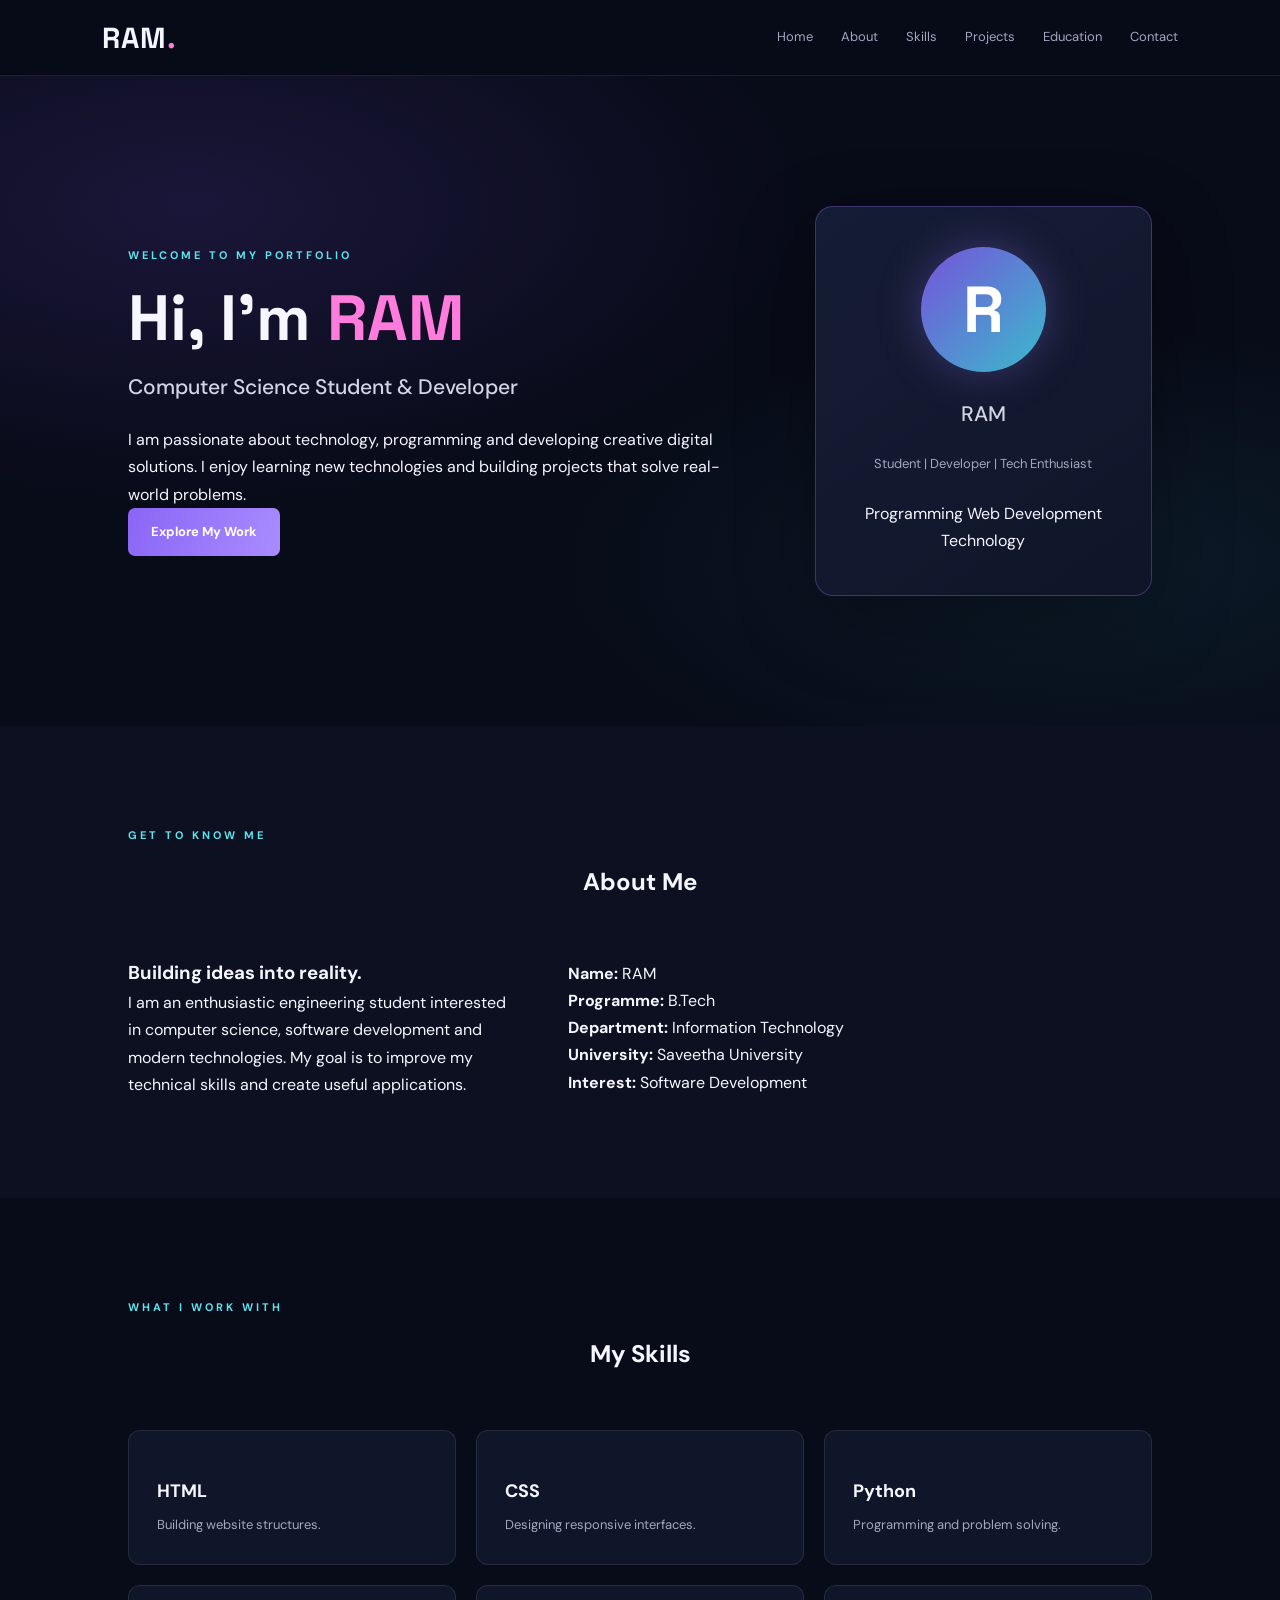
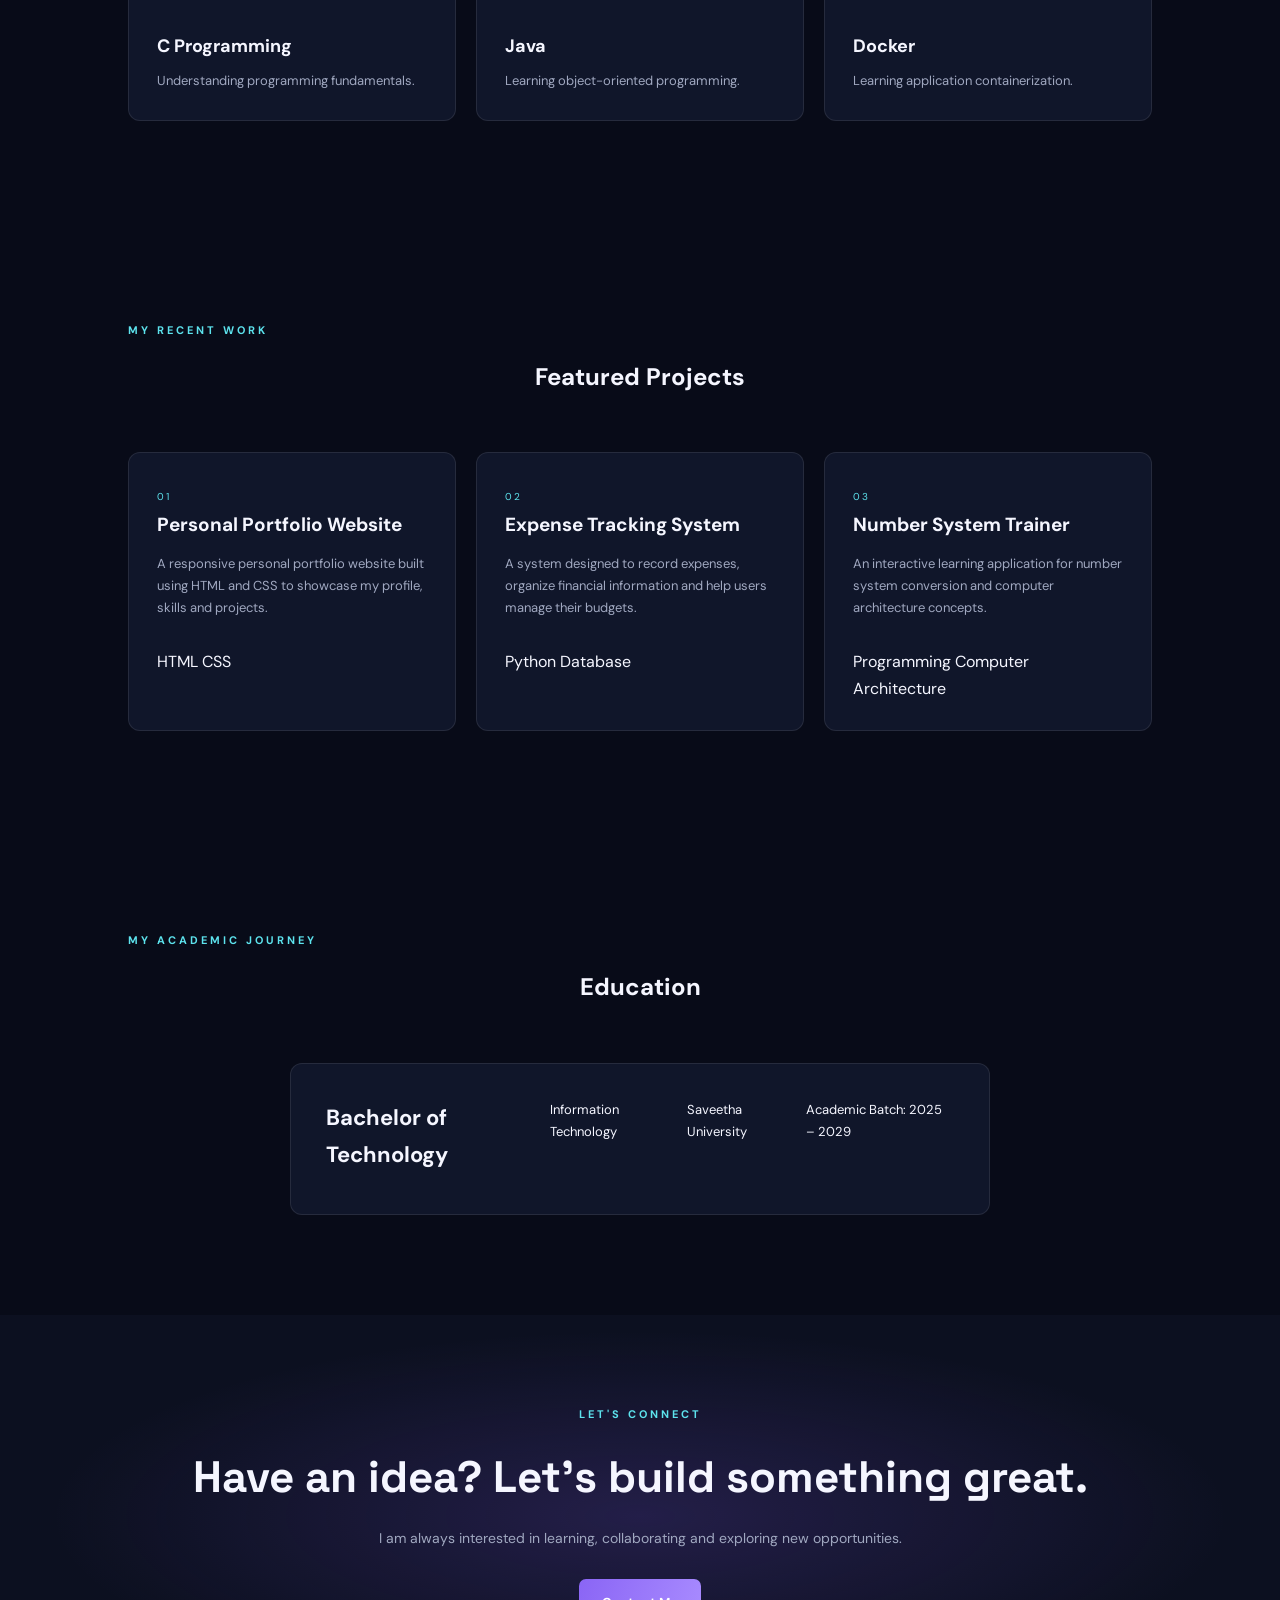
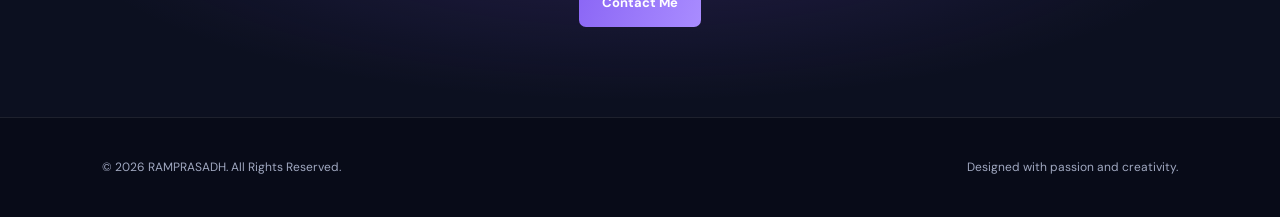
==== commit 8bb09472: "Automated CI/CD test update" ====
--- a/index.html
+++ b/index.html
@@ -47,8 +47,8 @@
         </div>
 
         <div class="hero-card">
-            <div class="profile-circle">RP</div>
-            <h2>RAMPRASADH</h2>
+            <div class="profile-circle">R</div>
+            <h2>RAM</h2>
             <p>Student | Developer | Tech Enthusiast</p>
             <div class="hero-tags">
                 <span>Programming</span>
